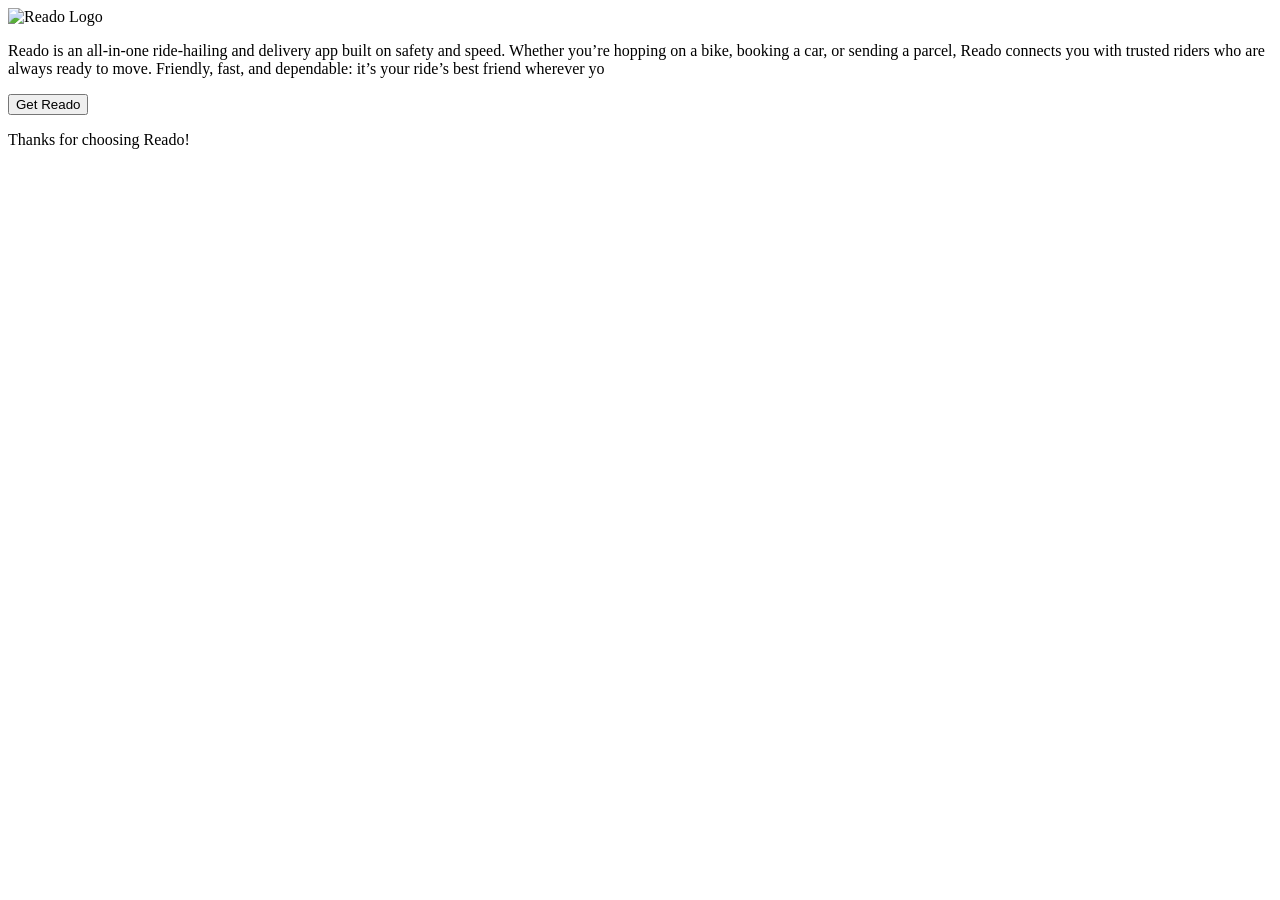
==== front-end/reado.html @ 903d311b "new html" ====
<!DOCTYPE html>
<html lang="en">
    <head>
        <meta charset="UTF-8">
        <meta name="viewport" content="width=device-width, initial-scale=1.0">
        <title>Reado</title>
        <link rel="stylesheet" href="reado.css">
    </head>
    <body>
        <main class="card">
          <!-- Logo Image -->
          <div class="logo-container">
            <img src="Reado.png" alt="Reado Logo" class="brand-img">
          </div>

          <!-- Desscription Paragraph-->
          <p class="description">Reado is an all-in-one ride-hailing and delivery app built on safety and speed. Whether you’re hopping on a bike, booking a car, or sending a parcel, Reado connects you with trusted riders who are always ready to move. Friendly, fast, and dependable: it’s your ride’s best friend wherever yo</p>
        
          <!-- Action Button -->
          <button id="getReadoBtn" class="btn-primary">Get Reado</button>

          <! -- Success Message Container -->
          <div id="downloadModal" class="message-box hidden">
            <p>Thanks for choosing Reado!</p>
          </div>
        </main>
    </body>
</html>
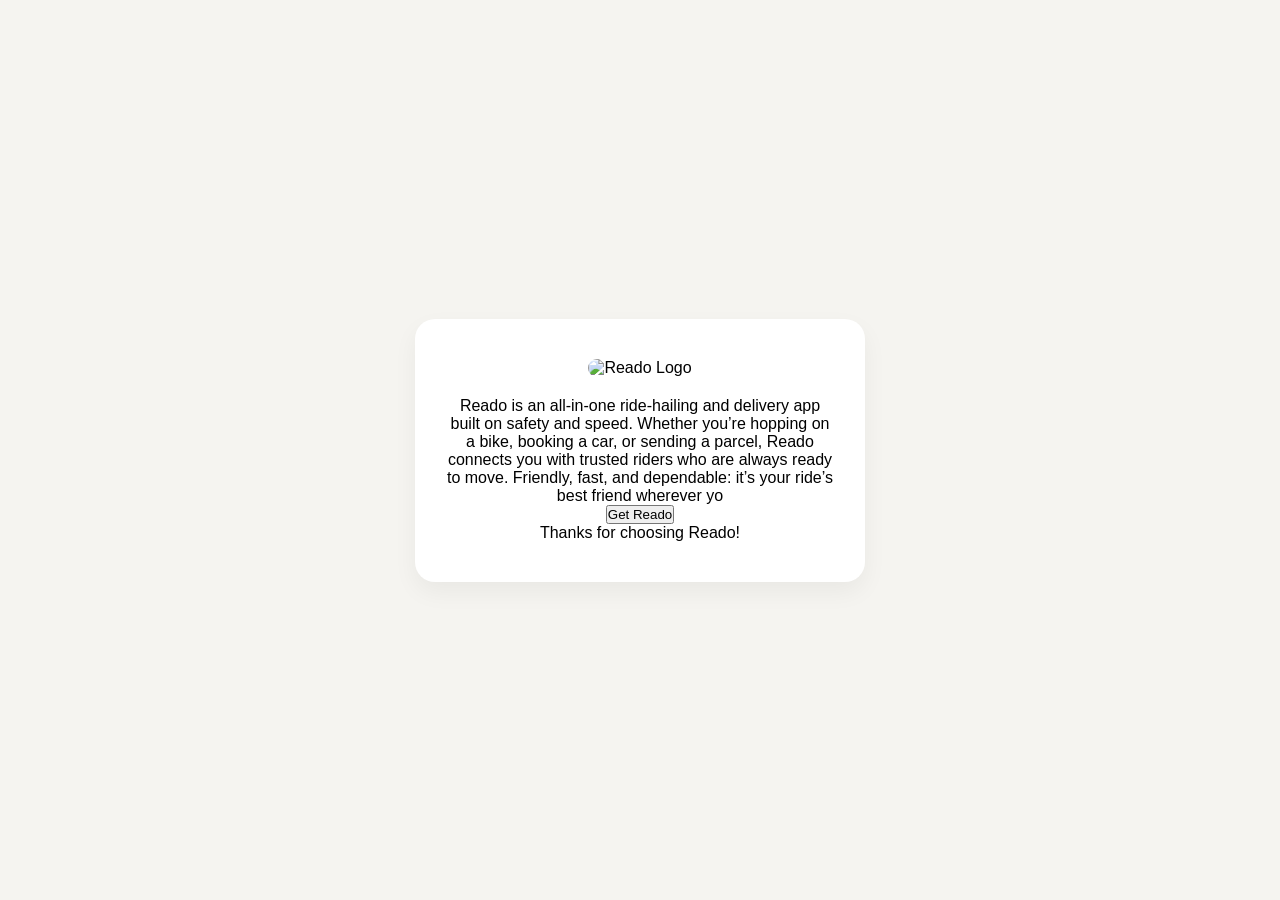
==== commit 97308eb1: "with css" ====
--- a/front-end/reado.html
+++ b/front-end/reado.html
@@ -24,5 +24,7 @@
             <p>Thanks for choosing Reado!</p>
           </div>
         </main>
+
+        <script src="reado.js"></script>
     </body>
 </html>
--- a/front-end/reado.css
+++ b/front-end/reado.css
@@ -0,0 +1,37 @@
+/* Reset and global styles */
+
+* {
+    box-sizing: border-box;
+    margin: 0;
+    padding: 0;
+    font-family:'Segoe UI', Tahoma, Geneva, Verdana, sans-serif
+}
+
+body {
+    background-color: #f5f4f0;
+    display:flex;
+    justify-content: center;
+    align-items: center;
+    min-height: 100vh;
+    padding: 20px;
+}
+
+/* Container for the main content */
+.card {
+    background-color: #fff;
+    border-radius: 20px;
+    box-shadow: 0 10px 25px rgba(0, 0, 0, 0.05);
+    padding: 40px 30px;
+    max-width: 450px;
+    width: 100%;
+    text-align: center;
+}
+
+/* Image styling */
+.logo-container img {
+    width: 100%;
+    height: auto;
+    margin-bottom: 20px;
+    border-radius: 12px;
+    max-width: 260%;
+}
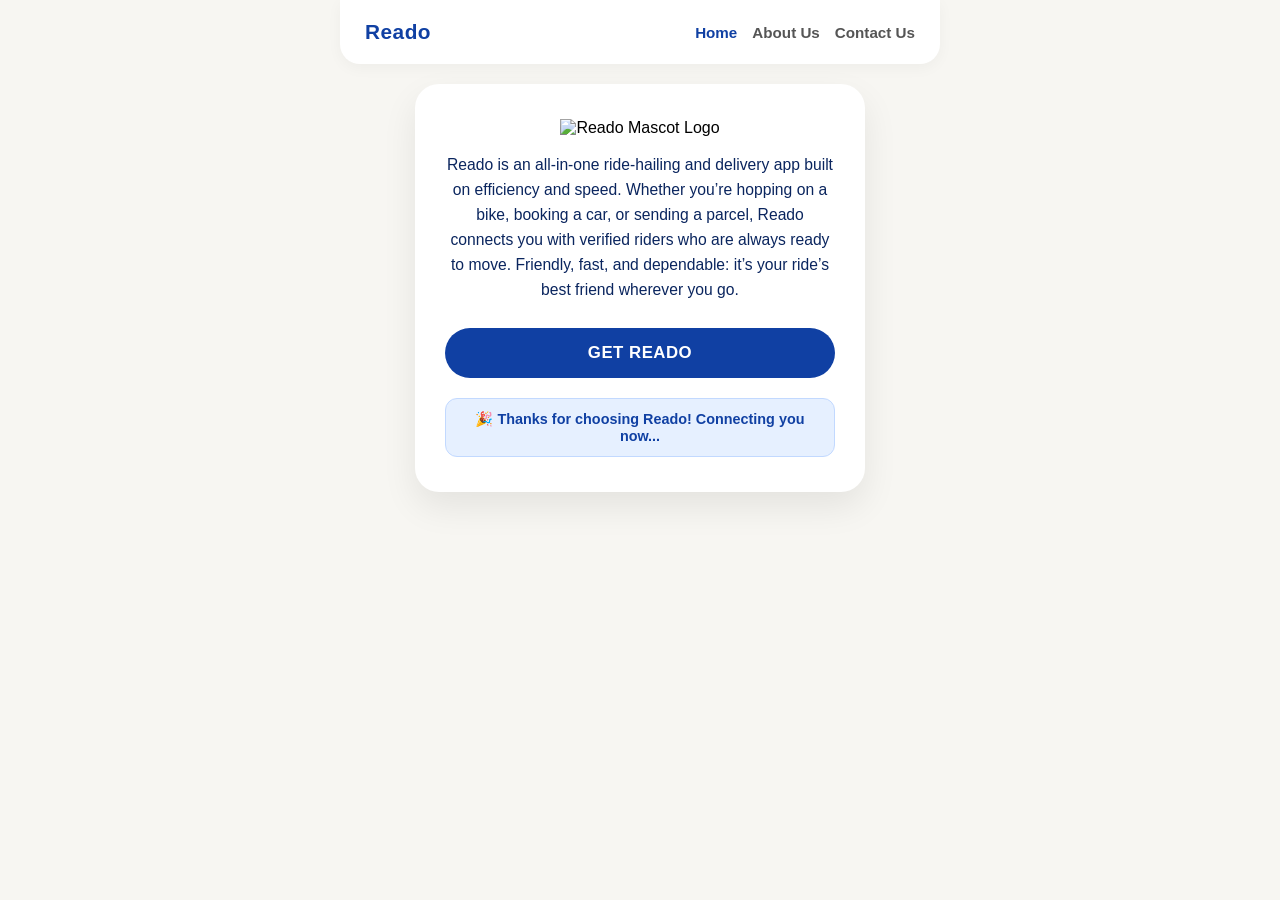
==== commit 0fa11386: "with js" ====
--- a/front-end/reado.html
+++ b/front-end/reado.html
@@ -1,30 +1,76 @@
 <!DOCTYPE html>
 <html lang="en">
-    <head>
-        <meta charset="UTF-8">
-        <meta name="viewport" content="width=device-width, initial-scale=1.0">
-        <title>Reado</title>
-        <link rel="stylesheet" href="reado.css">
-    </head>
-    <body>
-        <main class="card">
-          <!-- Logo Image -->
-          <div class="logo-container">
-            <img src="Reado.png" alt="Reado Logo" class="brand-img">
-          </div>
+<head>
+  <meta charset="UTF-8">
+  <meta name="viewport" content="width=device-width, initial-scale=1.0">
+  <title>Reado — Your Ride's Best Friend</title>
+  <link rel="stylesheet" href="reado.css">
+</head>
+<body>
 
-          <!-- Desscription Paragraph-->
-          <p class="description">Reado is an all-in-one ride-hailing and delivery app built on safety and speed. Whether you’re hopping on a bike, booking a car, or sending a parcel, Reado connects you with trusted riders who are always ready to move. Friendly, fast, and dependable: it’s your ride’s best friend wherever yo</p>
-        
-          <!-- Action Button -->
-          <button id="getReadoBtn" class="btn-primary">Get Reado</button>
+  <!-- Navigation Bar -->
+  <header class="navbar">
+    <div class="nav-brand">Reado</div>
+    <nav class="nav-links">
+      <a href="#home" class="nav-link active" data-target="home">Home</a>
+      <a href="#about" class="nav-link" data-target="about">About Us</a>
+      <a href="#contact" class="nav-link" data-target="contact">Contact Us</a>
+    </nav>
+  </header>
 
-          <! -- Success Message Container -->
-          <div id="downloadModal" class="message-box hidden">
-            <p>Thanks for choosing Reado!</p>
-          </div>
-        </main>
+  <!-- Main Content Container -->
+  <main class="card">
+    
+    <!-- Home Section -->
+    <section id="home" class="page-section active">
+      <div class="logo-container">
+        <img src="Reado_blue.jpg" alt="Reado Mascot Logo" class="brand-img">
+      </div>
+      <p class="description">
+        Reado is an all-in-one ride-hailing and delivery app built on efficiency and speed. Whether you’re hopping on a bike, booking a car, or sending a parcel, Reado connects you with verified riders who are always ready to move. Friendly, fast, and dependable: it’s your ride’s best friend wherever you go.
+      </p>
+      <button id="getReadoBtn" class="btn-primary">Get Reado</button>
+      <div id="downloadModal" class="message-box hidden">
+        <p>🎉 Thanks for choosing Reado! Connecting you now...</p>
+      </div>
+    </section>
 
-        <script src="reado.js"></script>
-    </body>
+    <!-- About Us Section -->
+    <section id="about" class="page-section hidden">
+      <h2>About Reado</h2>
+      <p class="section-text">
+        Reado was created to make daily transport and quick deliveries effortless and efficient. Inspired by the loyalty and dependability of a trusted companion, our platform brings together top-tier riders and commuters looking for seamless, fast, and friendly service.
+      </p>
+      <div class="stats-box">
+        <div class="stat">
+          <h3>24/7</h3>
+          <p>Ready to Move</p>
+        </div>
+        <div class="stat">
+          <h3>100%</h3>
+          <p>Verified Drivers</p>
+        </div>
+      </div>
+    </section>
+
+    <!-- Contact Us Section -->
+    <section id="contact" class="page-section hidden">
+      <h2>Get in Touch</h2>
+      <p class="section-text">Have questions, feedback, or need support with a ride? Drop us a message!</p>
+      
+      <form id="contactForm" class="contact-form">
+        <input type="text" placeholder="Your Name" required>
+        <input type="email" placeholder="Your Email" required>
+        <textarea rows="4" placeholder="How can we help you?" required></textarea>
+        <button type="submit" class="btn-primary">Send Message</button>
+      </form>
+      <div id="contactSuccess" class="message-box hidden">
+        <p>✅ Message sent! We'll get back to you shortly.</p>
+      </div>
+    </section>
+
+  </main>
+
+  <script src="reado.js"></script>
+</body>
 </html>
--- a/front-end/reado.css
+++ b/front-end/reado.css
@@ -1,37 +1,175 @@
-/* Reset and global styles */
-
+/* Reset and Base Styles */
 * {
-    box-sizing: border-box;
-    margin: 0;
-    padding: 0;
-    font-family:'Segoe UI', Tahoma, Geneva, Verdana, sans-serif
+  box-sizing: border-box;
+  margin: 0;
+  padding: 0;
+  font-family: 'Segoe UI', Tahoma, Geneva, Verdana, sans-serif;
 }
 
 body {
-    background-color: #f5f4f0;
-    display:flex;
-    justify-content: center;
-    align-items: center;
-    min-height: 100vh;
-    padding: 20px;
+  background-color: #f7f6f2;
+  display: flex;
+  flex-direction: column;
+  align-items: center;
+  min-height: 100vh;
+  padding-bottom: 40px;
 }
 
-/* Container for the main content */
-.card {
-    background-color: #fff;
-    border-radius: 20px;
-    box-shadow: 0 10px 25px rgba(0, 0, 0, 0.05);
-    padding: 40px 30px;
-    max-width: 450px;
-    width: 100%;
-    text-align: center;
+/* Navbar Styling */
+.navbar {
+  width: 100%;
+  max-width: 600px;
+  display: flex;
+  justify-content: space-between;
+  align-items: center;
+  padding: 20px 25px;
+  background-color: #ffffff;
+  margin-bottom: 20px;
+  border-radius: 0 0 20px 20px;
+  box-shadow: 0 4px 15px rgba(0, 0, 0, 0.04);
 }
 
-/* Image styling */
+.nav-brand {
+  font-weight: 800;
+  font-size: 1.3rem;
+  color: #1040a3;
+  letter-spacing: 0.5px;
+}
+
+.nav-links {
+  display: flex;
+  gap: 15px;
+}
+
+.nav-link {
+  text-decoration: none;
+  color: #555555;
+  font-weight: 600;
+  font-size: 0.95rem;
+  transition: color 0.2s ease;
+}
+
+.nav-link:hover,
+.nav-link.active {
+  color: #1040a3;
+}
+
+/* Main Card Container */
+.card {
+  background-color: #ffffff;
+  padding: 35px 30px;
+  border-radius: 24px;
+  max-width: 450px;
+  width: 90%;
+  text-align: center;
+  box-shadow: 0 15px 35px rgba(0, 0, 0, 0.08);
+}
+
+/* Page Section Visibility */
+.page-section.hidden {
+  display: none;
+}
+
+/* Home Section Layout */
 .logo-container img {
-    width: 100%;
-    height: auto;
-    margin-bottom: 20px;
-    border-radius: 12px;
-    max-width: 260%;
-}+  max-width: 260px;
+  width: 100%;
+  height: auto;
+  margin-bottom: 15px;
+}
+
+.description, .section-text {
+  color: #0a255e;
+  font-size: 0.98rem;
+  line-height: 1.6;
+  margin-bottom: 25px;
+  text-align: center;
+}
+
+/* About Section Layout */
+#about h2, #contact h2 {
+  color: #1040a3;
+  margin-bottom: 15px;
+}
+
+.stats-box {
+  display: flex;
+  justify-content: space-around;
+  margin-top: 20px;
+  padding-top: 15px;
+  border-top: 1px solid #eee;
+}
+
+.stat h3 {
+  color: #1040a3;
+  font-size: 1.5rem;
+}
+
+.stat p {
+  color: #666;
+  font-size: 0.85rem;
+}
+
+/* Contact Form Layout */
+.contact-form {
+  display: flex;
+  flex-direction: column;
+  gap: 12px;
+}
+
+.contact-form input,
+.contact-form textarea {
+  width: 100%;
+  padding: 12px 15px;
+  border: 1px solid #dcdcdc;
+  border-radius: 10px;
+  font-size: 0.95rem;
+  outline: none;
+  transition: border-color 0.2s ease;
+}
+
+.contact-form input:focus,
+.contact-form textarea:focus {
+  border-color: #1040a3;
+}
+
+/* Primary Button Styling */
+.btn-primary {
+  background-color: #1040a3;
+  color: #ffffff;
+  border: none;
+  padding: 15px 32px;
+  font-size: 1.05rem;
+  font-weight: 700;
+  border-radius: 50px;
+  cursor: pointer;
+  transition: all 0.2s ease;
+  width: 100%;
+  text-transform: uppercase;
+  letter-spacing: 0.5px;
+}
+
+.btn-primary:hover {
+  background-color: #0a255e;
+  transform: translateY(-2px);
+  box-shadow: 0 5px 15px rgba(16, 64, 163, 0.25);
+}
+
+.btn-primary:disabled {
+  background-color: #a0b1d9;
+  cursor: not-allowed;
+  transform: none;
+  box-shadow: none;
+}
+
+/* Dynamic Message Box */
+.message-box {
+  margin-top: 20px;
+  padding: 12px;
+  background-color: #e6f0ff;
+  color: #1040a3;
+  border-radius: 12px;
+  font-size: 0.9rem;
+  font-weight: 600;
+  border: 1px solid #c2d9ff;
+}   
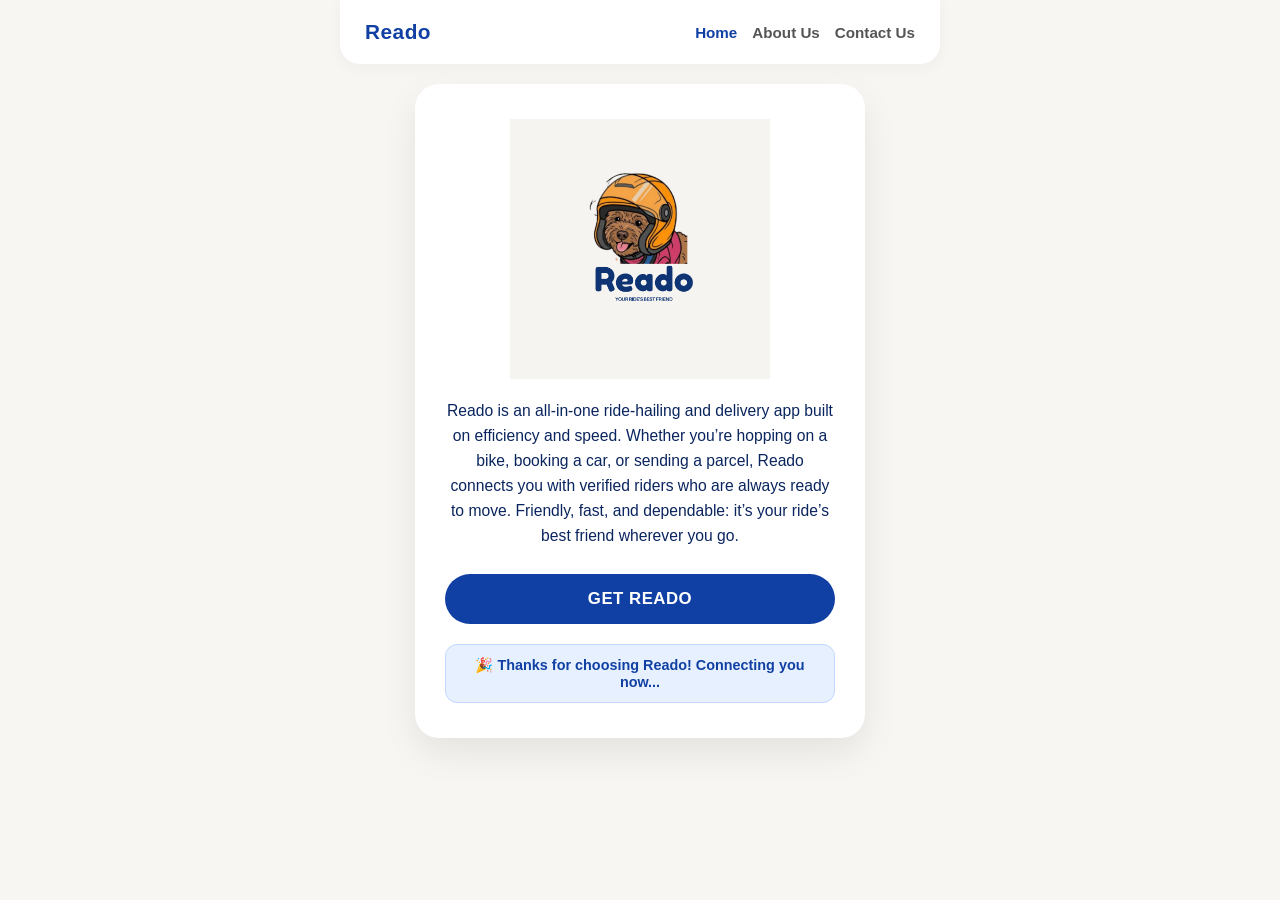
==== commit d722288e: "new file" ====
--- a/front-end/reado.html
+++ b/front-end/reado.html
@@ -24,7 +24,7 @@
     <!-- Home Section -->
     <section id="home" class="page-section active">
       <div class="logo-container">
-        <img src="Reado_blue.jpg" alt="Reado Mascot Logo" class="brand-img">
+        <img src="Reado.png" alt="Reado Mascot Logo" class="brand-img">
       </div>
       <p class="description">
         Reado is an all-in-one ride-hailing and delivery app built on efficiency and speed. Whether you’re hopping on a bike, booking a car, or sending a parcel, Reado connects you with verified riders who are always ready to move. Friendly, fast, and dependable: it’s your ride’s best friend wherever you go.
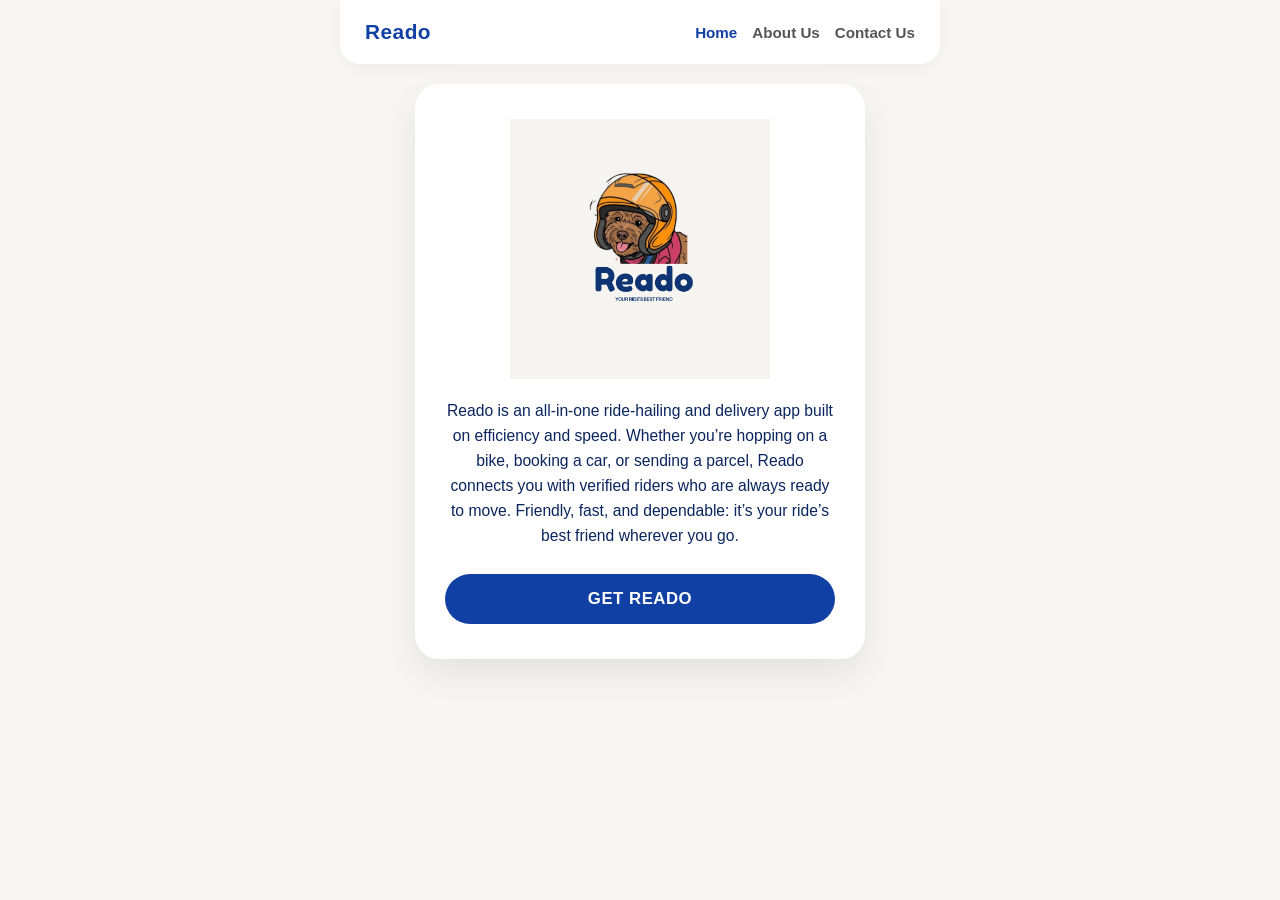
==== commit 176ec1ec: "reado" ====
--- a/front-end/reado.html
+++ b/front-end/reado.html
@@ -31,7 +31,7 @@
       </p>
       <button id="getReadoBtn" class="btn-primary">Get Reado</button>
       <div id="downloadModal" class="message-box hidden">
-        <p>🎉 Thanks for choosing Reado! Connecting you now...</p>
+        <p> Thanks for choosing Reado! Connecting you now...</p>
       </div>
     </section>
 
@@ -58,14 +58,24 @@
       <h2>Get in Touch</h2>
       <p class="section-text">Have questions, feedback, or need support with a ride? Drop us a message!</p>
       
-      <form id="contactForm" class="contact-form">
-        <input type="text" placeholder="Your Name" required>
-        <input type="email" placeholder="Your Email" required>
+      <form id="contactForm" class="contact-form" novalidate>
+        <input type="text" id="userName" placeholder="Your Name" required>
+        
+        <!-- Strict Email Input -->
+        <input 
+          type="email" 
+          id="userEmail" 
+          placeholder="Your Email (e.g., name@example.com)" 
+          required
+        >
+        <p id="emailError" class="error-text hidden">Please enter a valid email address (e.g., name@domain.com).</p>
+
         <textarea rows="4" placeholder="How can we help you?" required></textarea>
         <button type="submit" class="btn-primary">Send Message</button>
       </form>
+
       <div id="contactSuccess" class="message-box hidden">
-        <p>✅ Message sent! We'll get back to you shortly.</p>
+        <p> Message sent! We'll get back to you shortly.</p>
       </div>
     </section>
 
--- a/front-end/reado.css
+++ b/front-end/reado.css
@@ -65,11 +65,6 @@
   box-shadow: 0 15px 35px rgba(0, 0, 0, 0.08);
 }
 
-/* Page Section Visibility */
-.page-section.hidden {
-  display: none;
-}
-
 /* Home Section Layout */
 .logo-container img {
   max-width: 260px;
@@ -133,6 +128,19 @@
   border-color: #1040a3;
 }
 
+/* Invalid field style */
+.contact-form input.invalid-field {
+  border-color: #d93025;
+  background-color: #fff8f8;
+}
+
+.error-text {
+  color: #d93025;
+  font-size: 0.8rem;
+  text-align: left;
+  margin-top: -6px;
+}
+
 /* Primary Button Styling */
 .btn-primary {
   background-color: #1040a3;
@@ -172,4 +180,10 @@
   font-size: 0.9rem;
   font-weight: 600;
   border: 1px solid #c2d9ff;
-}   +}
+
+/* Guaranteed concealment */
+.hidden,
+.page-section.hidden {
+  display: none !important;
+}
